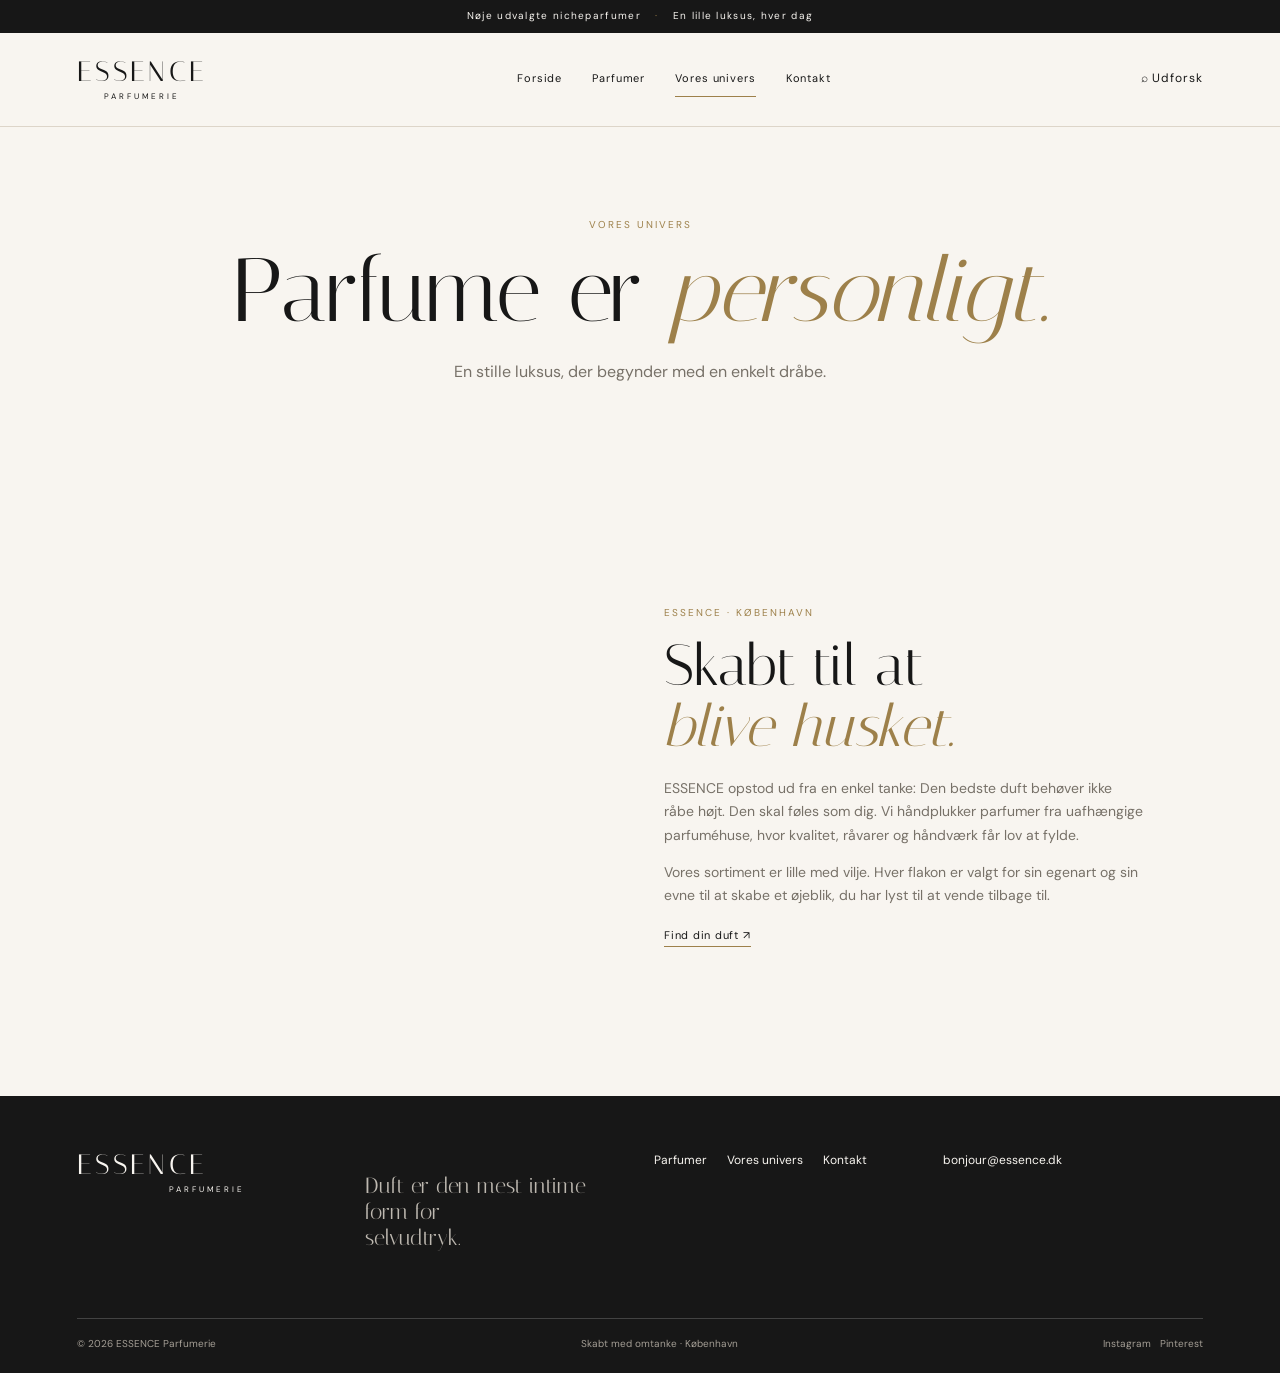
==== about.html @ 8f633a8d "Ny overkskrift og tekst AGENTS.md fil PROMT TIL HJEMMESIDE 1 Fra .php til .html filer" ====
﻿<!doctype html><html lang="da"><head><meta charset="utf-8"><meta name="viewport" content="width=device-width, initial-scale=1"><meta name="description" content="Historien bag ESSENCE Parfumerie."><title>Vores univers | ESSENCE</title><link rel="preconnect" href="https://fonts.googleapis.com"><link rel="preconnect" href="https://fonts.gstatic.com" crossorigin><link href="https://fonts.googleapis.com/css2?family=DM+Sans:wght@400;500;600&family=Italiana&display=swap" rel="stylesheet"><link rel="stylesheet" href="css/styles.css"></head><body><a class="skip-link" href="#main">Spring til indhold</a><div class="announcement">Nøje udvalgte nicheparfumer <span>·</span> En lille luksus, hver dag</div><header class="site-header"><a class="wordmark" href="index.html" aria-label="ESSENCE – forsiden">ESSENCE<span>PARFUMERIE</span></a><nav class="main-nav" aria-label="Hovednavigation"><a href="index.html">Forside</a><a href="products.html">Parfumer</a><a class="current" aria-current="page" href="about.html">Vores univers</a><a href="contact.html">Kontakt</a></nav><div class="header-actions"><a href="products.html">⌕ <span class="action-label">Udforsk</span></a></div></header><main id="main"><!-- Introduktion til ESSENCE. --><section class="page-intro"><p class="eyebrow">VORES UNIVERS</p><h1>Parfume er <em>personligt.</em></h1><p>En stille luksus, der begynder med en enkelt dråbe.</p></section><!-- Brandfortælling. --><section class="story section"><div class="story-image" role="img" aria-label="Parfumeflasker i blødt naturligt lys"></div><div><p class="eyebrow">ESSENCE · KØBENHAVN</p><h2>Skabt til at<br><em>blive husket.</em></h2><p>ESSENCE opstod ud fra en enkel tanke: Den bedste duft behøver ikke råbe højt. Den skal føles som dig. Vi håndplukker parfumer fra uafhængige parfuméhuse, hvor kvalitet, råvarer og håndværk får lov at fylde.</p><p>Vores sortiment er lille med vilje. Hver flakon er valgt for sin egenart og sin evne til at skabe et øjeblik, du har lyst til at vende tilbage til.</p><a class="text-link" href="products.html">Find din duft ↗</a></div></section></main><footer class="site-footer"><div class="footer-top"><a class="wordmark" href="index.html">ESSENCE<span>PARFUMERIE</span></a><p>Duft er den mest intime form for<br>selvudtryk.</p><nav aria-label="Footer"><a href="products.html">Parfumer</a><a href="about.html">Vores univers</a><a href="contact.html">Kontakt</a></nav><a href="mailto:bonjour@essence.dk">bonjour@essence.dk</a></div><div class="footer-bottom"><span>© 2026 ESSENCE Parfumerie</span><span>Skabt med omtanke · København</span><span>Instagram&nbsp;&nbsp; Pinterest</span></div></footer></body></html>
---- css/styles.css ----
﻿:root{--cream:#f8f5f0;--beige:#e8ded0;--ink:#171717;--muted:#777168;--gold:#9d804a;--line:#ddd5c9;--serif:'Italiana',Georgia,serif;--sans:'DM Sans',Arial,sans-serif;--gutter:6vw}*{box-sizing:border-box}body{margin:0;background:var(--cream);color:var(--ink);font:16px/1.65 var(--sans)}a{color:inherit;text-decoration:none}a:hover{color:var(--gold)}:focus-visible{outline:2px solid var(--gold);outline-offset:4px}.skip-link{position:absolute;left:-9999px}.skip-link:focus{left:1rem;top:1rem;background:white;padding:1rem;z-index:9}.announcement{text-align:center;background:var(--ink);color:var(--cream);font-size:10px;letter-spacing:.13em;padding:8px}.announcement span{color:var(--gold);padding:0 10px}.site-header{height:94px;display:flex;align-items:center;justify-content:space-between;padding:0 var(--gutter);border-bottom:1px solid var(--line)}.wordmark{font:28px var(--serif);letter-spacing:.12em;line-height:1}.wordmark span{display:block;text-align:center;font:8px var(--sans);letter-spacing:.36em;margin-top:5px}.main-nav{display:none}.header-actions{display:flex;gap:20px;font-size:12px;letter-spacing:.08em}.cart-count{color:var(--gold)}.hero{min-height:620px;display:grid;grid-template-columns:1fr}.hero-copy{padding:12vh 7vw 7vw;display:flex;align-items:flex-start;flex-direction:column;justify-content:center}.eyebrow{font-size:10px;letter-spacing:.2em;color:var(--gold);margin:0 0 14px}.hero h1,.page-intro h1{font:clamp(48px,7vw,92px)/.98 var(--serif);font-weight:400;margin:0 0 24px}.hero h1 em,.page-intro h1 em,h2 em{font-weight:400;color:var(--gold)}.hero-copy>p:not(.eyebrow){max-width:390px;color:var(--muted)}.button{display:inline-flex;align-items:center;justify-content:space-between;gap:32px;background:var(--ink);color:white;padding:15px 20px;border:1px solid var(--ink);font:11px var(--sans);letter-spacing:.08em;cursor:pointer;transition:.25s}.button:hover{background:var(--gold);border-color:var(--gold);color:white;transform:translateY(-2px)}.button span{font-size:18px}.hero-note{margin-top:55px;color:var(--muted);font-size:10px;letter-spacing:.12em}.hero-image{min-height:360px;position:relative;background:linear-gradient(0deg,#17171720,#17171700),url('https://images.unsplash.com/photo-1594035910387-fea47794261f?auto=format&fit=crop&w=1400&q=90') center 48%/cover}.image-caption{position:absolute;bottom:20px;right:22px;color:white;font-size:9px;letter-spacing:.2em}.section{padding:100px var(--gutter)}.section-heading{display:flex;justify-content:space-between;align-items:end;margin-bottom:35px}h2{font:clamp(35px,5vw,58px)/1.05 var(--serif);font-weight:400;margin:0 0 20px}.text-link{display:inline-block;border:0;border-bottom:1px solid var(--gold);padding:4px 0;background:none;font:11px var(--sans);letter-spacing:.07em;cursor:pointer}.product-grid{display:grid;grid-template-columns:1fr;gap:28px}.product-image{display:block;position:relative;overflow:hidden;background:var(--beige);aspect-ratio: .82}.product-image img,.detail-image img{width:100%;height:100%;object-fit:cover;transition:transform .6s}.product-image:hover img{transform:scale(1.04)}.image-index{position:absolute;top:14px;left:15px;color:white;font-size:10px}.product-meta{display:flex;justify-content:space-between;align-items:center;padding-top:15px}.product-meta .eyebrow{margin:0;font-size:9px}.product-meta h3{font:22px var(--serif);font-weight:400;margin:2px 0}.product-meta>span{font-size:12px}.product-desc{font-size:12px;color:var(--muted);margin:6px 0 14px}.category-band{text-align:center;background:var(--beige);padding:75px 8vw}.category-links{display:grid;grid-template-columns:1fr;gap:1px;margin-top:35px;background:var(--line)}.category-links a{background:var(--beige);padding:18px;display:flex;justify-content:space-between;font:24px var(--serif)}.story{display:grid;grid-template-columns:1fr;gap:48px;align-items:center}.story-image{min-height:390px;background:url('https://images.unsplash.com/photo-1595425970377-c9703cf48b6d?auto=format&fit=crop&w=1100&q=85') center/cover}.story p:not(.eyebrow){max-width:480px;color:var(--muted);font-size:14px}.site-footer{background:var(--ink);color:var(--cream);padding:55px var(--gutter) 20px}.footer-top{display:grid;gap:28px}.footer-top>p{color:#bdb8b0;font:22px var(--serif)}.footer-top nav{display:flex;gap:20px;font-size:12px}.footer-top>a:last-child{font-size:12px}.footer-bottom{border-top:1px solid #ffffff30;margin-top:45px;padding-top:17px;display:flex;justify-content:space-between;gap:10px;flex-wrap:wrap;color:#a49e95;font-size:10px}.page-intro{text-align:center;padding:90px 20px 55px}.page-intro>p:last-child{color:var(--muted)}.catalog{padding-top:15px}.filters{display:flex;gap:12px;align-items:end;flex-wrap:wrap;margin-bottom:40px}.filters label,.contact-form label{display:grid;gap:6px;font-size:11px;letter-spacing:.06em}.filters input,.filters select,.contact-form input,.contact-form select,.contact-form textarea,.cart-item input{border:1px solid var(--line);background:transparent;padding:12px;font:13px var(--sans);color:var(--ink);min-height:44px}.button-small{padding:12px 20px}.detail{display:grid;grid-template-columns:1fr;gap:45px;align-items:center}.detail-image{height: min(75vh,700px);background:var(--beige)}.detail-copy{max-width:500px}.detail-copy h1{font:clamp(42px,6vw,70px) var(--serif);font-weight:400;margin:10px 0}.detail-price{font-size:15px}.detail-copy>p:not(.eyebrow,.detail-price,.notes,.fine-print){color:var(--muted)}.notes{border-top:1px solid var(--line);padding:14px 0;font-size:12px}.notes span{display:block;font-size:9px;color:var(--gold);letter-spacing:.17em;margin-bottom:5px}.fine-print{font-size:10px;color:var(--muted);margin-top:16px}.cart-section{max-width:1000px;margin:auto}.cart-item{display:grid;grid-template-columns:70px 1fr auto;gap:14px;align-items:center;border-bottom:1px solid var(--line);padding:18px 0}.cart-item img{width:70px;height:85px;object-fit:cover}.cart-item h2{font-size:21px;margin:0}.cart-item p{font-size:12px}.cart-item label{font-size:10px}.cart-item input{width:65px}.cart-item strong{font-size:12px}.cart-total{display:flex;justify-content:space-between;margin:25px 0}.contact-layout{display:grid;grid-template-columns:1fr;gap:50px}.contact-info h2{margin-bottom:30px}.contact-info p{font-size:13px}.contact-form{display:grid;gap:10px}.contact-form input,.contact-form select,.contact-form textarea{width:100%}
@media(min-width:700px){.hero{grid-template-columns:1fr 1fr}.main-nav{display:flex;gap:30px;font-size:11px;letter-spacing:.08em}.main-nav a{padding:8px 0}.main-nav .current{border-bottom:1px solid var(--gold)}.product-grid{grid-template-columns:repeat(3,1fr);gap:24px}.category-links{grid-template-columns:repeat(3,1fr)}.story{grid-template-columns:1fr 1fr}.footer-top{grid-template-columns:1fr 1fr 1fr 1fr;align-items:start}.detail{grid-template-columns:1fr 1fr}.contact-layout{grid-template-columns:.8fr 1.2fr}.cart-item{grid-template-columns:100px 1fr 110px 110px 70px}.cart-item img{width:100px;height:115px}}@media(min-width:1000px){.product-grid{gap:35px}.hero{min-height:690px}.section{padding-top:125px;padding-bottom:125px}}
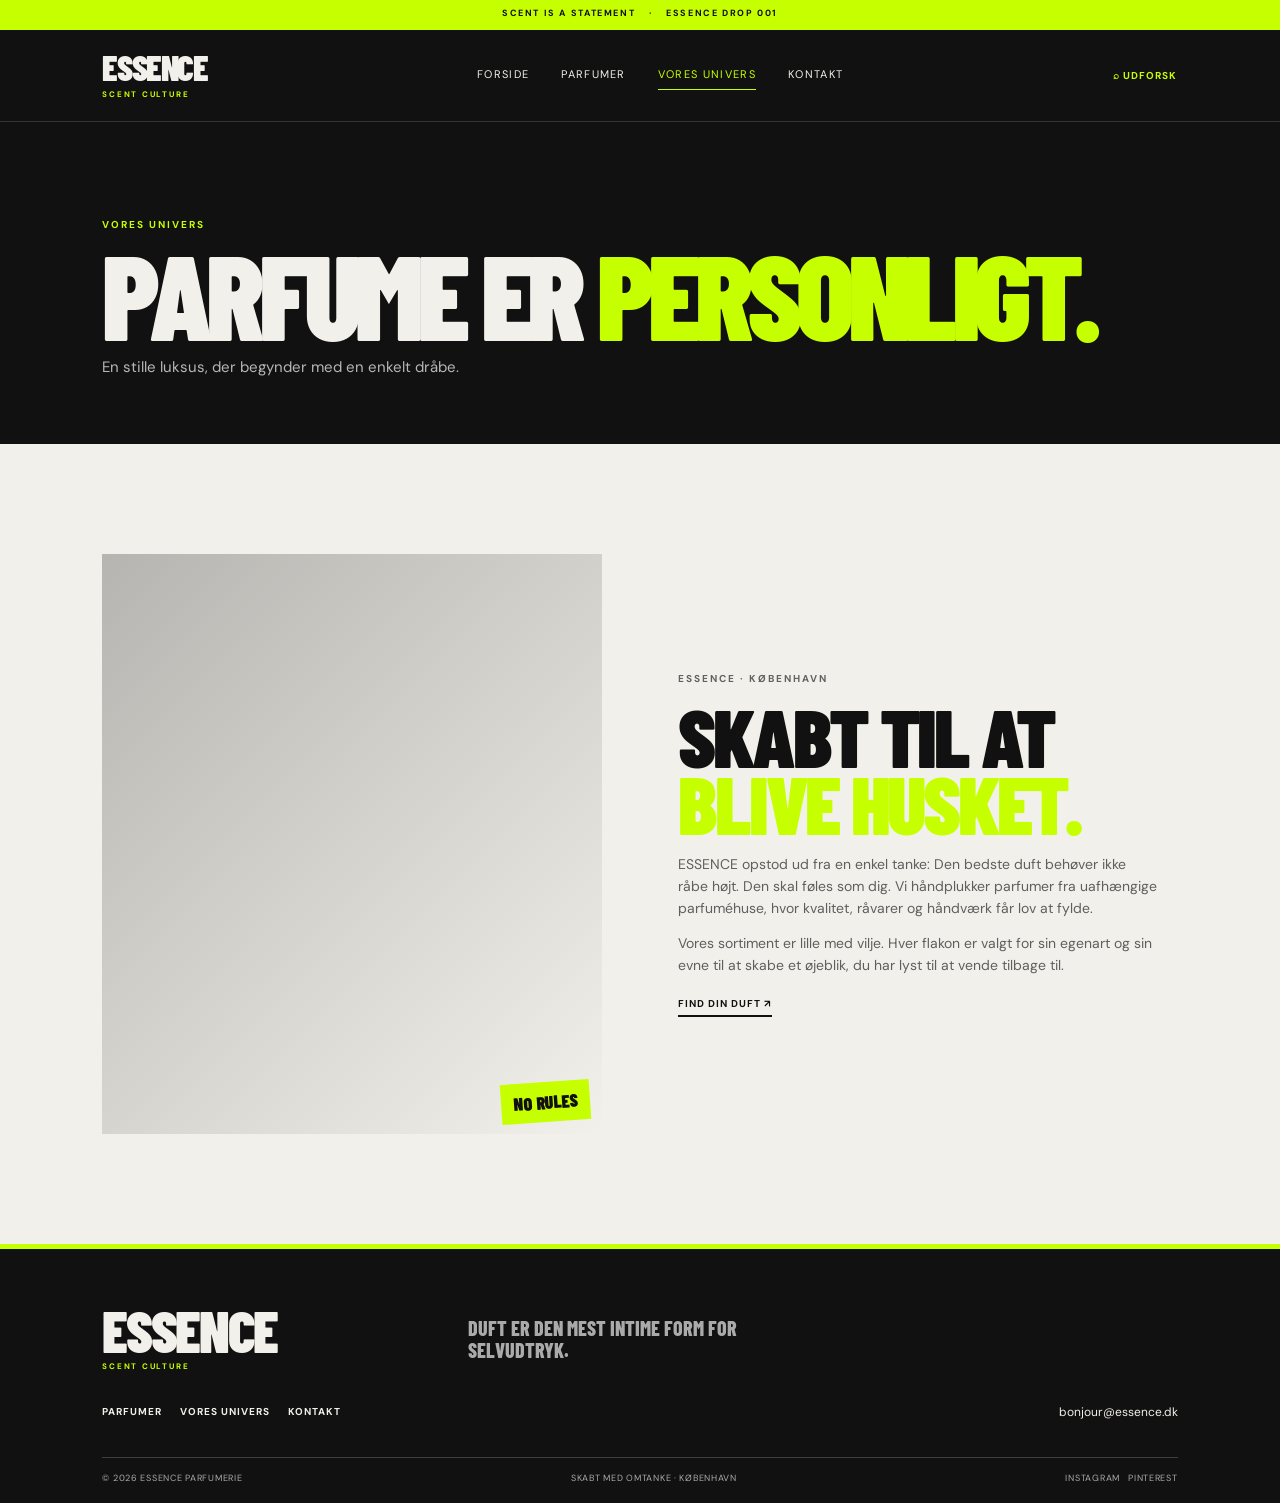
==== commit 76166423: "Ny overkskrift og tekst AGENTS.md fil PROMT TIL HJEMMESIDE 1 Fra .php til .html filer Ændret stil på" ====
--- a/about.html
+++ b/about.html
@@ -1 +1,3 @@
-﻿<!doctype html><html lang="da"><head><meta charset="utf-8"><meta name="viewport" content="width=device-width, initial-scale=1"><meta name="description" content="Historien bag ESSENCE Parfumerie."><title>Vores univers | ESSENCE</title><link rel="preconnect" href="https://fonts.googleapis.com"><link rel="preconnect" href="https://fonts.gstatic.com" crossorigin><link href="https://fonts.googleapis.com/css2?family=DM+Sans:wght@400;500;600&family=Italiana&display=swap" rel="stylesheet"><link rel="stylesheet" href="css/styles.css"></head><body><a class="skip-link" href="#main">Spring til indhold</a><div class="announcement">Nøje udvalgte nicheparfumer <span>·</span> En lille luksus, hver dag</div><header class="site-header"><a class="wordmark" href="index.html" aria-label="ESSENCE – forsiden">ESSENCE<span>PARFUMERIE</span></a><nav class="main-nav" aria-label="Hovednavigation"><a href="index.html">Forside</a><a href="products.html">Parfumer</a><a class="current" aria-current="page" href="about.html">Vores univers</a><a href="contact.html">Kontakt</a></nav><div class="header-actions"><a href="products.html">⌕ <span class="action-label">Udforsk</span></a></div></header><main id="main"><!-- Introduktion til ESSENCE. --><section class="page-intro"><p class="eyebrow">VORES UNIVERS</p><h1>Parfume er <em>personligt.</em></h1><p>En stille luksus, der begynder med en enkelt dråbe.</p></section><!-- Brandfortælling. --><section class="story section"><div class="story-image" role="img" aria-label="Parfumeflasker i blødt naturligt lys"></div><div><p class="eyebrow">ESSENCE · KØBENHAVN</p><h2>Skabt til at<br><em>blive husket.</em></h2><p>ESSENCE opstod ud fra en enkel tanke: Den bedste duft behøver ikke råbe højt. Den skal føles som dig. Vi håndplukker parfumer fra uafhængige parfuméhuse, hvor kvalitet, råvarer og håndværk får lov at fylde.</p><p>Vores sortiment er lille med vilje. Hver flakon er valgt for sin egenart og sin evne til at skabe et øjeblik, du har lyst til at vende tilbage til.</p><a class="text-link" href="products.html">Find din duft ↗</a></div></section></main><footer class="site-footer"><div class="footer-top"><a class="wordmark" href="index.html">ESSENCE<span>PARFUMERIE</span></a><p>Duft er den mest intime form for<br>selvudtryk.</p><nav aria-label="Footer"><a href="products.html">Parfumer</a><a href="about.html">Vores univers</a><a href="contact.html">Kontakt</a></nav><a href="mailto:bonjour@essence.dk">bonjour@essence.dk</a></div><div class="footer-bottom"><span>© 2026 ESSENCE Parfumerie</span><span>Skabt med omtanke · København</span><span>Instagram&nbsp;&nbsp; Pinterest</span></div></footer></body></html>
+﻿<!doctype html><html lang="da"><head><meta charset="utf-8"><meta name="viewport" content="width=device-width, initial-scale=1"><meta name="description" content="Historien bag ESSENCE Parfumerie."><title>Vores univers | ESSENCE</title><link rel="preconnect" href="https://fonts.googleapis.com"><link rel="preconnect" href="https://fonts.gstatic.com" crossorigin><link href="https://fonts.googleapis.com/css2?family=Barlow+Condensed:wght@500;600;700;800;900&family=DM+Sans:wght@400;500;600;700&display=swap" rel="stylesheet"><link rel="stylesheet" href="css/styles.css"></head><body><a class="skip-link" href="#main">Spring til indhold</a><div class="announcement">SCENT IS A STATEMENT <span>·</span> ESSENCE DROP 001</div><header class="site-header"><a class="wordmark" href="index.html" aria-label="ESSENCE – forsiden">ESSENCE<span>SCENT CULTURE</span></a><nav class="main-nav" aria-label="Hovednavigation"><a href="index.html">Forside</a><a href="products.html">Parfumer</a><a class="current" aria-current="page" href="about.html">Vores univers</a><a href="contact.html">Kontakt</a></nav><div class="header-actions"><a href="products.html">⌕ <span class="action-label">Udforsk</span></a></div></header><main id="main"><!-- Introduktion til ESSENCE. --><section class="page-intro"><p class="eyebrow">VORES UNIVERS</p><h1>Parfume er <em>personligt.</em></h1><p>En stille luksus, der begynder med en enkelt dråbe.</p></section><!-- Brandfortælling. --><section class="story section"><div class="story-image" role="img" aria-label="Parfumeflasker i blødt naturligt lys"></div><div><p class="eyebrow">ESSENCE · KØBENHAVN</p><h2>Skabt til at<br><em>blive husket.</em></h2><p>ESSENCE opstod ud fra en enkel tanke: Den bedste duft behøver ikke råbe højt. Den skal føles som dig. Vi håndplukker parfumer fra uafhængige parfuméhuse, hvor kvalitet, råvarer og håndværk får lov at fylde.</p><p>Vores sortiment er lille med vilje. Hver flakon er valgt for sin egenart og sin evne til at skabe et øjeblik, du har lyst til at vende tilbage til.</p><a class="text-link" href="products.html">Find din duft ↗</a></div></section></main><footer class="site-footer"><div class="footer-top"><a class="wordmark" href="index.html">ESSENCE<span>SCENT CULTURE</span></a><p>Duft er den mest intime form for<br>selvudtryk.</p><nav aria-label="Footer"><a href="products.html">Parfumer</a><a href="about.html">Vores univers</a><a href="contact.html">Kontakt</a></nav><a href="mailto:bonjour@essence.dk">bonjour@essence.dk</a></div><div class="footer-bottom"><span>© 2026 ESSENCE Parfumerie</span><span>Skabt med omtanke · København</span><span>Instagram&nbsp;&nbsp; Pinterest</span></div></footer></body></html>
+
+
--- a/css/styles.css
+++ b/css/styles.css
@@ -1,3 +1,6 @@
-﻿:root{--cream:#f8f5f0;--beige:#e8ded0;--ink:#171717;--muted:#777168;--gold:#9d804a;--line:#ddd5c9;--serif:'Italiana',Georgia,serif;--sans:'DM Sans',Arial,sans-serif;--gutter:6vw}*{box-sizing:border-box}body{margin:0;background:var(--cream);color:var(--ink);font:16px/1.65 var(--sans)}a{color:inherit;text-decoration:none}a:hover{color:var(--gold)}:focus-visible{outline:2px solid var(--gold);outline-offset:4px}.skip-link{position:absolute;left:-9999px}.skip-link:focus{left:1rem;top:1rem;background:white;padding:1rem;z-index:9}.announcement{text-align:center;background:var(--ink);color:var(--cream);font-size:10px;letter-spacing:.13em;padding:8px}.announcement span{color:var(--gold);padding:0 10px}.site-header{height:94px;display:flex;align-items:center;justify-content:space-between;padding:0 var(--gutter);border-bottom:1px solid var(--line)}.wordmark{font:28px var(--serif);letter-spacing:.12em;line-height:1}.wordmark span{display:block;text-align:center;font:8px var(--sans);letter-spacing:.36em;margin-top:5px}.main-nav{display:none}.header-actions{display:flex;gap:20px;font-size:12px;letter-spacing:.08em}.cart-count{color:var(--gold)}.hero{min-height:620px;display:grid;grid-template-columns:1fr}.hero-copy{padding:12vh 7vw 7vw;display:flex;align-items:flex-start;flex-direction:column;justify-content:center}.eyebrow{font-size:10px;letter-spacing:.2em;color:var(--gold);margin:0 0 14px}.hero h1,.page-intro h1{font:clamp(48px,7vw,92px)/.98 var(--serif);font-weight:400;margin:0 0 24px}.hero h1 em,.page-intro h1 em,h2 em{font-weight:400;color:var(--gold)}.hero-copy>p:not(.eyebrow){max-width:390px;color:var(--muted)}.button{display:inline-flex;align-items:center;justify-content:space-between;gap:32px;background:var(--ink);color:white;padding:15px 20px;border:1px solid var(--ink);font:11px var(--sans);letter-spacing:.08em;cursor:pointer;transition:.25s}.button:hover{background:var(--gold);border-color:var(--gold);color:white;transform:translateY(-2px)}.button span{font-size:18px}.hero-note{margin-top:55px;color:var(--muted);font-size:10px;letter-spacing:.12em}.hero-image{min-height:360px;position:relative;background:linear-gradient(0deg,#17171720,#17171700),url('https://images.unsplash.com/photo-1594035910387-fea47794261f?auto=format&fit=crop&w=1400&q=90') center 48%/cover}.image-caption{position:absolute;bottom:20px;right:22px;color:white;font-size:9px;letter-spacing:.2em}.section{padding:100px var(--gutter)}.section-heading{display:flex;justify-content:space-between;align-items:end;margin-bottom:35px}h2{font:clamp(35px,5vw,58px)/1.05 var(--serif);font-weight:400;margin:0 0 20px}.text-link{display:inline-block;border:0;border-bottom:1px solid var(--gold);padding:4px 0;background:none;font:11px var(--sans);letter-spacing:.07em;cursor:pointer}.product-grid{display:grid;grid-template-columns:1fr;gap:28px}.product-image{display:block;position:relative;overflow:hidden;background:var(--beige);aspect-ratio: .82}.product-image img,.detail-image img{width:100%;height:100%;object-fit:cover;transition:transform .6s}.product-image:hover img{transform:scale(1.04)}.image-index{position:absolute;top:14px;left:15px;color:white;font-size:10px}.product-meta{display:flex;justify-content:space-between;align-items:center;padding-top:15px}.product-meta .eyebrow{margin:0;font-size:9px}.product-meta h3{font:22px var(--serif);font-weight:400;margin:2px 0}.product-meta>span{font-size:12px}.product-desc{font-size:12px;color:var(--muted);margin:6px 0 14px}.category-band{text-align:center;background:var(--beige);padding:75px 8vw}.category-links{display:grid;grid-template-columns:1fr;gap:1px;margin-top:35px;background:var(--line)}.category-links a{background:var(--beige);padding:18px;display:flex;justify-content:space-between;font:24px var(--serif)}.story{display:grid;grid-template-columns:1fr;gap:48px;align-items:center}.story-image{min-height:390px;background:url('https://images.unsplash.com/photo-1595425970377-c9703cf48b6d?auto=format&fit=crop&w=1100&q=85') center/cover}.story p:not(.eyebrow){max-width:480px;color:var(--muted);font-size:14px}.site-footer{background:var(--ink);color:var(--cream);padding:55px var(--gutter) 20px}.footer-top{display:grid;gap:28px}.footer-top>p{color:#bdb8b0;font:22px var(--serif)}.footer-top nav{display:flex;gap:20px;font-size:12px}.footer-top>a:last-child{font-size:12px}.footer-bottom{border-top:1px solid #ffffff30;margin-top:45px;padding-top:17px;display:flex;justify-content:space-between;gap:10px;flex-wrap:wrap;color:#a49e95;font-size:10px}.page-intro{text-align:center;padding:90px 20px 55px}.page-intro>p:last-child{color:var(--muted)}.catalog{padding-top:15px}.filters{display:flex;gap:12px;align-items:end;flex-wrap:wrap;margin-bottom:40px}.filters label,.contact-form label{display:grid;gap:6px;font-size:11px;letter-spacing:.06em}.filters input,.filters select,.contact-form input,.contact-form select,.contact-form textarea,.cart-item input{border:1px solid var(--line);background:transparent;padding:12px;font:13px var(--sans);color:var(--ink);min-height:44px}.button-small{padding:12px 20px}.detail{display:grid;grid-template-columns:1fr;gap:45px;align-items:center}.detail-image{height: min(75vh,700px);background:var(--beige)}.detail-copy{max-width:500px}.detail-copy h1{font:clamp(42px,6vw,70px) var(--serif);font-weight:400;margin:10px 0}.detail-price{font-size:15px}.detail-copy>p:not(.eyebrow,.detail-price,.notes,.fine-print){color:var(--muted)}.notes{border-top:1px solid var(--line);padding:14px 0;font-size:12px}.notes span{display:block;font-size:9px;color:var(--gold);letter-spacing:.17em;margin-bottom:5px}.fine-print{font-size:10px;color:var(--muted);margin-top:16px}.cart-section{max-width:1000px;margin:auto}.cart-item{display:grid;grid-template-columns:70px 1fr auto;gap:14px;align-items:center;border-bottom:1px solid var(--line);padding:18px 0}.cart-item img{width:70px;height:85px;object-fit:cover}.cart-item h2{font-size:21px;margin:0}.cart-item p{font-size:12px}.cart-item label{font-size:10px}.cart-item input{width:65px}.cart-item strong{font-size:12px}.cart-total{display:flex;justify-content:space-between;margin:25px 0}.contact-layout{display:grid;grid-template-columns:1fr;gap:50px}.contact-info h2{margin-bottom:30px}.contact-info p{font-size:13px}.contact-form{display:grid;gap:10px}.contact-form input,.contact-form select,.contact-form textarea{width:100%}
-@media(min-width:700px){.hero{grid-template-columns:1fr 1fr}.main-nav{display:flex;gap:30px;font-size:11px;letter-spacing:.08em}.main-nav a{padding:8px 0}.main-nav .current{border-bottom:1px solid var(--gold)}.product-grid{grid-template-columns:repeat(3,1fr);gap:24px}.category-links{grid-template-columns:repeat(3,1fr)}.story{grid-template-columns:1fr 1fr}.footer-top{grid-template-columns:1fr 1fr 1fr 1fr;align-items:start}.detail{grid-template-columns:1fr 1fr}.contact-layout{grid-template-columns:.8fr 1.2fr}.cart-item{grid-template-columns:100px 1fr 110px 110px 70px}.cart-item img{width:100px;height:115px}}@media(min-width:1000px){.product-grid{gap:35px}.hero{min-height:690px}.section{padding-top:125px;padding-bottom:125px}}
-
+﻿/* ESSENCE / DROP 001 — urban fragrance culture */
+:root{--black:#111;--paper:#f2f0ea;--lime:#c6ff00;--concrete:#a3a3a3;--line:#393939;--gutter:6vw;--display:'Barlow Condensed','Arial Narrow',Impact,sans-serif;--body:'DM Sans',Arial,sans-serif}
+*{box-sizing:border-box}html{scroll-behavior:smooth}body{margin:0;background:var(--paper);color:var(--black);font:15px/1.55 var(--body);overflow-x:hidden}a{color:inherit;text-decoration:none}a:hover{color:var(--black)}:focus-visible{outline:3px solid var(--lime);outline-offset:4px}.skip-link{position:absolute;left:-9999px}.skip-link:focus{left:1rem;top:1rem;background:var(--lime);padding:1rem;z-index:20}.announcement{height:30px;text-align:center;background:var(--lime);color:var(--black);font-size:9px;font-weight:700;letter-spacing:.18em;padding:7px;text-transform:uppercase}.announcement span{padding:0 10px}.site-header{min-height:80px;display:flex;align-items:center;justify-content:space-between;gap:20px;padding:12px var(--gutter);background:var(--black);color:var(--paper);border-bottom:1px solid #ffffff24}.wordmark{font:900 35px/.8 var(--display);letter-spacing:-.04em;color:var(--paper)}.wordmark span{display:block;color:var(--lime);font:700 8px var(--body);letter-spacing:.22em;margin-top:8px}.main-nav{position:absolute;top:110px;left:0;right:0;z-index:5;display:flex;justify-content:center;gap:clamp(12px,4vw,40px);padding:12px 8px;background:var(--black);font-size:10px;text-transform:uppercase;letter-spacing:.12em}.main-nav a{color:var(--paper);padding:5px 0;border-bottom:1px solid transparent}.main-nav a:hover,.main-nav .current{color:var(--lime);border-color:var(--lime)}.header-actions{font-size:10px;font-weight:700;letter-spacing:.1em;text-transform:uppercase}.header-actions a{color:var(--lime)}.hero{min-height:0;display:grid;grid-template-columns:1fr;background:var(--black);color:var(--paper);padding-top:42px}.hero-copy{position:relative;z-index:1;padding:48px var(--gutter) 55px;display:flex;align-items:flex-start;flex-direction:column;justify-content:center}.eyebrow{font-size:10px;font-weight:700;letter-spacing:.2em;color:#616161;margin:0 0 15px;text-transform:uppercase}.hero .eyebrow{color:var(--lime)}.hero h1,.page-intro h1{font:900 clamp(76px,17vw,160px)/.76 var(--display);letter-spacing:-.055em;margin:0 0 24px;text-transform:uppercase}.hero h1 span{color:var(--lime)}.hero-kicker{font-size:clamp(15px,3vw,23px);font-weight:800;letter-spacing:.08em;color:var(--lime)}.hero-description{max-width:350px;color:#b9b9b9;font-size:13px}.button{display:inline-flex;align-items:center;justify-content:space-between;gap:30px;background:var(--lime);color:var(--black);padding:15px 19px;border:2px solid var(--lime);font:800 11px var(--body);letter-spacing:.1em;text-transform:uppercase;cursor:pointer;transition:transform .2s,box-shadow .2s}.button:hover{color:var(--black);transform:translate(-3px,-3px);box-shadow:5px 5px 0 var(--paper)}.button span{font-size:18px}.hero-note{margin-top:32px;color:#888;font-size:9px;letter-spacing:.15em;text-transform:uppercase}.hero-image{min-height:440px;position:relative;background:linear-gradient(0deg,#1119,#1110 55%),url('https://images.unsplash.com/photo-1594035910387-fea47794261f?auto=format&fit=crop&w=1400&q=90') center 48%/cover}.hero-image:before{content:'';position:absolute;inset:10px;border:1px solid #f2f0ea6b;pointer-events:none}.hero-image:after{content:'ESSENCE';position:absolute;right:-4px;top:40%;font:900 clamp(48px,12vw,130px)/.8 var(--display);color:#c6ff00b3;writing-mode:vertical-rl;transform:rotate(180deg);letter-spacing:-.06em}.image-caption{position:absolute;bottom:24px;left:20px;color:white;font:700 9px var(--body);letter-spacing:.2em}.hero-sticker{position:absolute;left:20px;top:20px;display:grid;place-content:center;width:76px;height:76px;border-radius:50%;background:var(--lime);color:var(--black);font:900 13px/.95 var(--display);text-align:center;transform:rotate(-12deg);box-shadow:0 0 35px #c6ff005e}.section{padding:75px var(--gutter)}.section-heading{display:flex;justify-content:space-between;align-items:end;margin-bottom:28px;gap:18px}.section-heading h2,h2{font:900 clamp(42px,9vw,82px)/.82 var(--display);letter-spacing:-.04em;margin:0 0 18px;text-transform:uppercase}.section-heading h2 em,.story h2 em,.page-intro h1 em{font-style:normal;color:var(--lime)}.section-heading .eyebrow{color:#777}.text-link{display:inline-block;border:0;border-bottom:2px solid var(--black);padding:5px 0;font:700 10px var(--body);letter-spacing:.1em;text-transform:uppercase}.text-link:hover{border-color:var(--lime);box-shadow:0 2px var(--lime)}.product-grid{display:grid;grid-template-columns:1fr;gap:30px}.product-card{position:relative;min-width:0}.product-card:nth-child(2){transform:none}.product-image{display:block;position:relative;overflow:hidden;background:#dedbd3;aspect-ratio:.86}.product-image:after{content:'';position:absolute;inset:0;border:0 solid var(--lime);transition:border-width .2s;pointer-events:none}.product-image img{width:100%;height:100%;display:block;object-fit:cover;filter:saturate(.78);transition:transform .5s,filter .4s}.product-image:hover img{transform:scale(1.045) rotate(-1deg);filter:saturate(1.1)}.product-image:hover:after{border-width:5px}.image-index{position:absolute;z-index:1;top:12px;left:12px;color:var(--black);background:var(--lime);font-size:9px;font-weight:800;padding:6px 9px;letter-spacing:.12em}.product-meta{display:flex;justify-content:space-between;align-items:center;padding-top:13px;gap:10px}.product-meta .eyebrow{margin:0;color:#737373;font-size:8px}.product-meta h3{font:800 27px/.95 var(--display);text-transform:uppercase;margin:5px 0}.product-meta>span{font-size:12px;font-weight:700;white-space:nowrap}.product-desc{font-size:12px;color:#646464;margin:8px 0}.category-band{text-align:left;background:var(--lime);padding:60px var(--gutter);position:relative;overflow:hidden}.category-band:after{content:'SCENT';position:absolute;right:-12px;bottom:-55px;font:900 clamp(100px,27vw,300px)/.8 var(--display);color:#1110; -webkit-text-stroke:2px #1112;pointer-events:none}.category-band .eyebrow{color:#343434}.category-band h2{position:relative;z-index:1}.category-links{position:relative;z-index:1;display:grid;grid-template-columns:1fr;gap:0;margin-top:25px;border-top:1px solid #1115}.category-links a{background:transparent;border-bottom:1px solid #1115;padding:14px 3px;display:flex;justify-content:space-between;font:800 27px var(--display);text-transform:uppercase;transition:padding .2s}.category-links a:hover{padding-left:13px;color:var(--black)}.story{display:grid;grid-template-columns:1fr;gap:30px;align-items:center;background:var(--paper)}.story-image{min-height:330px;background:linear-gradient(135deg,#1114,#1110),url('https://images.unsplash.com/photo-1595425970377-c9703cf48b6d?auto=format&fit=crop&w=1100&q=85') center/cover;position:relative}.story-image:after{content:'NO RULES';position:absolute;bottom:12px;right:12px;background:var(--lime);padding:9px 12px;font:900 18px var(--display);transform:rotate(-4deg)}.story h2{max-width:600px}.story p:not(.eyebrow){max-width:480px;color:#5f5f5f;font-size:14px}.site-footer{background:var(--black);color:var(--paper);padding:48px var(--gutter) 18px;border-top:5px solid var(--lime);position:relative;overflow:hidden}.footer-top{display:grid;gap:22px}.footer-top .wordmark{font-size:58px}.footer-top>p{color:#aaa;font:800 20px/1.1 var(--display);text-transform:uppercase}.footer-top nav{display:flex;gap:18px;flex-wrap:wrap;font-size:10px;font-weight:700;letter-spacing:.1em;text-transform:uppercase}.footer-top nav a:hover,.footer-top>a:last-child:hover{color:var(--lime)}.footer-top>a:last-child{font-size:12px}.footer-bottom{border-top:1px solid #ffffff30;margin-top:35px;padding-top:14px;display:flex;justify-content:space-between;gap:10px;flex-wrap:wrap;color:#aaa;font-size:9px;letter-spacing:.08em;text-transform:uppercase}.page-intro{text-align:left;background:var(--black);color:var(--paper);padding:72px var(--gutter) 50px}.page-intro .eyebrow{color:var(--lime)}.page-intro h1{font-size:clamp(64px,13vw,120px);margin:0 0 17px}.page-intro>p:last-child{color:#b7b7b7}.catalog{padding-top:28px}.contact-layout{display:grid;grid-template-columns:1fr;gap:35px}.contact-info h2{margin-bottom:25px}.contact-info p{font-size:13px}.contact-info a:hover{background:var(--lime);color:var(--black)}.contact-form{display:grid;gap:10px}.contact-form label{font-size:10px;font-weight:700;letter-spacing:.1em;text-transform:uppercase}.contact-form input,.contact-form select,.contact-form textarea{width:100%;border:1px solid #aaa;background:transparent;padding:12px;font:13px var(--body);color:var(--black);min-height:44px}.contact-form :focus-visible{outline:2px solid var(--black);border-color:var(--black)}.fine-print{font-size:10px;color:#777;margin-top:12px}
+@media(min-width:650px){.site-header{min-height:92px}.main-nav{position:static;display:flex;gap:clamp(14px,3vw,32px);padding:0;background:none;font-size:11px}.header-actions{min-width:65px}.hero{grid-template-columns:1.02fr .98fr;padding-top:0;min-height:620px}.hero-copy{padding:70px 2vw 70px var(--gutter)}.hero-image{min-height:620px}.product-grid{grid-template-columns:repeat(2,minmax(0,1fr));gap:38px 24px}.product-card:nth-child(2){transform:translateY(38px)}.featured{padding-bottom:115px}.story{grid-template-columns:1fr 1fr;gap:6vw}.story-image{min-height:460px}.category-links{grid-template-columns:repeat(3,1fr);border-bottom:1px solid #1115}.category-links a{border-right:1px solid #1115;padding:20px}.category-links a:hover{padding-left:20px;padding-top:28px}.footer-top{grid-template-columns:1fr 1fr 1fr;align-items:center}.footer-top>p{grid-column:2}.footer-top nav{grid-column:1 / 3}.footer-top>a:last-child{grid-column:3;grid-row:2;text-align:right}.contact-layout{grid-template-columns:.8fr 1.2fr;gap:7vw}}
+@media(min-width:1000px){:root{--gutter:8vw}.hero{min-height:720px;grid-template-columns:1.1fr .9fr}.hero-image{min-height:720px}.hero h1{font-size:clamp(150px,18vw,245px)}.product-grid{grid-template-columns:repeat(3,minmax(0,1fr));gap:45px 30px}.product-card:nth-child(2){transform:translateY(55px)}.featured{padding-bottom:155px}.section{padding-top:110px;padding-bottom:110px}.story-image{min-height:580px}.page-intro{padding-top:95px}}
+@media(prefers-reduced-motion:reduce){*,*::before,*::after{scroll-behavior:auto!important;transition:none!important}}
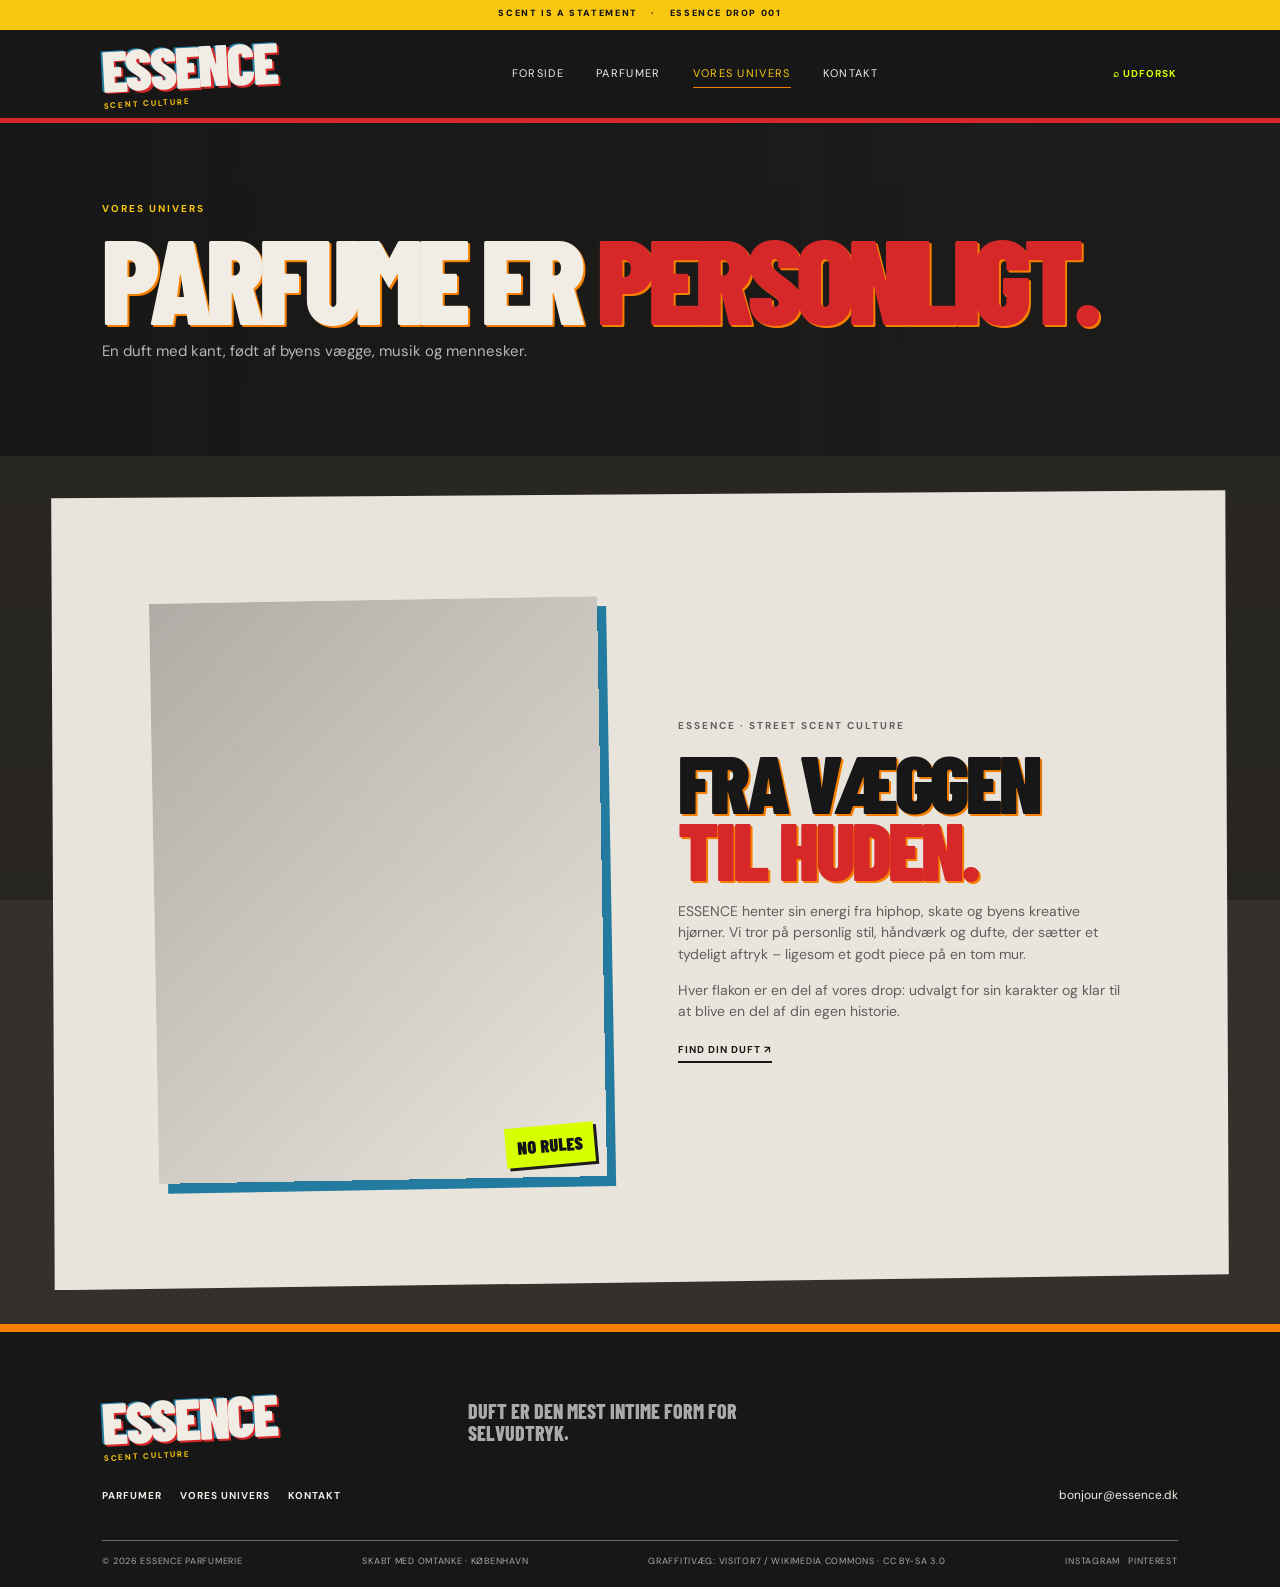
==== commit 17b3792f: "endnu mere urban og grafitti" ====
--- a/about.html
+++ b/about.html
@@ -1,3 +1,5 @@
-﻿<!doctype html><html lang="da"><head><meta charset="utf-8"><meta name="viewport" content="width=device-width, initial-scale=1"><meta name="description" content="Historien bag ESSENCE Parfumerie."><title>Vores univers | ESSENCE</title><link rel="preconnect" href="https://fonts.googleapis.com"><link rel="preconnect" href="https://fonts.gstatic.com" crossorigin><link href="https://fonts.googleapis.com/css2?family=Barlow+Condensed:wght@500;600;700;800;900&family=DM+Sans:wght@400;500;600;700&display=swap" rel="stylesheet"><link rel="stylesheet" href="css/styles.css"></head><body><a class="skip-link" href="#main">Spring til indhold</a><div class="announcement">SCENT IS A STATEMENT <span>·</span> ESSENCE DROP 001</div><header class="site-header"><a class="wordmark" href="index.html" aria-label="ESSENCE – forsiden">ESSENCE<span>SCENT CULTURE</span></a><nav class="main-nav" aria-label="Hovednavigation"><a href="index.html">Forside</a><a href="products.html">Parfumer</a><a class="current" aria-current="page" href="about.html">Vores univers</a><a href="contact.html">Kontakt</a></nav><div class="header-actions"><a href="products.html">⌕ <span class="action-label">Udforsk</span></a></div></header><main id="main"><!-- Introduktion til ESSENCE. --><section class="page-intro"><p class="eyebrow">VORES UNIVERS</p><h1>Parfume er <em>personligt.</em></h1><p>En stille luksus, der begynder med en enkelt dråbe.</p></section><!-- Brandfortælling. --><section class="story section"><div class="story-image" role="img" aria-label="Parfumeflasker i blødt naturligt lys"></div><div><p class="eyebrow">ESSENCE · KØBENHAVN</p><h2>Skabt til at<br><em>blive husket.</em></h2><p>ESSENCE opstod ud fra en enkel tanke: Den bedste duft behøver ikke råbe højt. Den skal føles som dig. Vi håndplukker parfumer fra uafhængige parfuméhuse, hvor kvalitet, råvarer og håndværk får lov at fylde.</p><p>Vores sortiment er lille med vilje. Hver flakon er valgt for sin egenart og sin evne til at skabe et øjeblik, du har lyst til at vende tilbage til.</p><a class="text-link" href="products.html">Find din duft ↗</a></div></section></main><footer class="site-footer"><div class="footer-top"><a class="wordmark" href="index.html">ESSENCE<span>SCENT CULTURE</span></a><p>Duft er den mest intime form for<br>selvudtryk.</p><nav aria-label="Footer"><a href="products.html">Parfumer</a><a href="about.html">Vores univers</a><a href="contact.html">Kontakt</a></nav><a href="mailto:bonjour@essence.dk">bonjour@essence.dk</a></div><div class="footer-bottom"><span>© 2026 ESSENCE Parfumerie</span><span>Skabt med omtanke · København</span><span>Instagram&nbsp;&nbsp; Pinterest</span></div></footer></body></html>
+﻿<!doctype html><html lang="da"><head><meta charset="utf-8"><meta name="viewport" content="width=device-width, initial-scale=1"><meta name="description" content="Historien bag ESSENCE Parfumerie."><title>Vores univers | ESSENCE</title><link rel="preconnect" href="https://fonts.googleapis.com"><link rel="preconnect" href="https://fonts.gstatic.com" crossorigin><link href="https://fonts.googleapis.com/css2?family=Barlow+Condensed:wght@500;600;700;800;900&family=DM+Sans:wght@400;500;600;700&display=swap" rel="stylesheet"><link rel="stylesheet" href="css/styles.css"></head><body><a class="skip-link" href="#main">Spring til indhold</a><div class="announcement">SCENT IS A STATEMENT <span>·</span> ESSENCE DROP 001</div><header class="site-header"><a class="wordmark" href="index.html" aria-label="ESSENCE – forsiden">ESSENCE<span>SCENT CULTURE</span></a><nav class="main-nav" aria-label="Hovednavigation"><a href="index.html">Forside</a><a href="products.html">Parfumer</a><a class="current" aria-current="page" href="about.html">Vores univers</a><a href="contact.html">Kontakt</a></nav><div class="header-actions"><a href="products.html">⌕ <span class="action-label">Udforsk</span></a></div></header><main id="main"><!-- Introduktion til ESSENCE. --><section class="page-intro"><p class="eyebrow">VORES UNIVERS</p><h1>Parfume er <em>personligt.</em></h1><p>En duft med kant, født af byens vægge, musik og mennesker.</p></section><!-- Brandfortælling. --><section class="story section"><div class="story-image" role="img" aria-label="Parfumeflasker i blødt naturligt lys"></div><div><p class="eyebrow">ESSENCE · STREET SCENT CULTURE</p><h2>Fra væggen<br><em>til huden.</em></h2><p>ESSENCE henter sin energi fra hiphop, skate og byens kreative hjørner. Vi tror på personlig stil, håndværk og dufte, der sætter et tydeligt aftryk – ligesom et godt piece på en tom mur.</p><p>Hver flakon er en del af vores drop: udvalgt for sin karakter og klar til at blive en del af din egen historie.</p><a class="text-link" href="products.html">Find din duft ↗</a></div></section></main><footer class="site-footer"><div class="footer-top"><a class="wordmark" href="index.html">ESSENCE<span>SCENT CULTURE</span></a><p>Duft er den mest intime form for<br>selvudtryk.</p><nav aria-label="Footer"><a href="products.html">Parfumer</a><a href="about.html">Vores univers</a><a href="contact.html">Kontakt</a></nav><a href="mailto:bonjour@essence.dk">bonjour@essence.dk</a></div><div class="footer-bottom"><span>© 2026 ESSENCE Parfumerie</span><span>Skabt med omtanke · København</span><span>Graffitivæg: Visitor7 / Wikimedia Commons · <a href="https://creativecommons.org/licenses/by-sa/3.0/">CC BY-SA 3.0</a></span><span>Instagram&nbsp;&nbsp; Pinterest</span></div></footer></body></html>
 
 
+
+
--- a/css/styles.css
+++ b/css/styles.css
@@ -1,6 +1,86 @@
 ﻿/* ESSENCE / DROP 001 — urban fragrance culture */
-:root{--black:#111;--paper:#f2f0ea;--lime:#c6ff00;--concrete:#a3a3a3;--line:#393939;--gutter:6vw;--display:'Barlow Condensed','Arial Narrow',Impact,sans-serif;--body:'DM Sans',Arial,sans-serif}
-*{box-sizing:border-box}html{scroll-behavior:smooth}body{margin:0;background:var(--paper);color:var(--black);font:15px/1.55 var(--body);overflow-x:hidden}a{color:inherit;text-decoration:none}a:hover{color:var(--black)}:focus-visible{outline:3px solid var(--lime);outline-offset:4px}.skip-link{position:absolute;left:-9999px}.skip-link:focus{left:1rem;top:1rem;background:var(--lime);padding:1rem;z-index:20}.announcement{height:30px;text-align:center;background:var(--lime);color:var(--black);font-size:9px;font-weight:700;letter-spacing:.18em;padding:7px;text-transform:uppercase}.announcement span{padding:0 10px}.site-header{min-height:80px;display:flex;align-items:center;justify-content:space-between;gap:20px;padding:12px var(--gutter);background:var(--black);color:var(--paper);border-bottom:1px solid #ffffff24}.wordmark{font:900 35px/.8 var(--display);letter-spacing:-.04em;color:var(--paper)}.wordmark span{display:block;color:var(--lime);font:700 8px var(--body);letter-spacing:.22em;margin-top:8px}.main-nav{position:absolute;top:110px;left:0;right:0;z-index:5;display:flex;justify-content:center;gap:clamp(12px,4vw,40px);padding:12px 8px;background:var(--black);font-size:10px;text-transform:uppercase;letter-spacing:.12em}.main-nav a{color:var(--paper);padding:5px 0;border-bottom:1px solid transparent}.main-nav a:hover,.main-nav .current{color:var(--lime);border-color:var(--lime)}.header-actions{font-size:10px;font-weight:700;letter-spacing:.1em;text-transform:uppercase}.header-actions a{color:var(--lime)}.hero{min-height:0;display:grid;grid-template-columns:1fr;background:var(--black);color:var(--paper);padding-top:42px}.hero-copy{position:relative;z-index:1;padding:48px var(--gutter) 55px;display:flex;align-items:flex-start;flex-direction:column;justify-content:center}.eyebrow{font-size:10px;font-weight:700;letter-spacing:.2em;color:#616161;margin:0 0 15px;text-transform:uppercase}.hero .eyebrow{color:var(--lime)}.hero h1,.page-intro h1{font:900 clamp(76px,17vw,160px)/.76 var(--display);letter-spacing:-.055em;margin:0 0 24px;text-transform:uppercase}.hero h1 span{color:var(--lime)}.hero-kicker{font-size:clamp(15px,3vw,23px);font-weight:800;letter-spacing:.08em;color:var(--lime)}.hero-description{max-width:350px;color:#b9b9b9;font-size:13px}.button{display:inline-flex;align-items:center;justify-content:space-between;gap:30px;background:var(--lime);color:var(--black);padding:15px 19px;border:2px solid var(--lime);font:800 11px var(--body);letter-spacing:.1em;text-transform:uppercase;cursor:pointer;transition:transform .2s,box-shadow .2s}.button:hover{color:var(--black);transform:translate(-3px,-3px);box-shadow:5px 5px 0 var(--paper)}.button span{font-size:18px}.hero-note{margin-top:32px;color:#888;font-size:9px;letter-spacing:.15em;text-transform:uppercase}.hero-image{min-height:440px;position:relative;background:linear-gradient(0deg,#1119,#1110 55%),url('https://images.unsplash.com/photo-1594035910387-fea47794261f?auto=format&fit=crop&w=1400&q=90') center 48%/cover}.hero-image:before{content:'';position:absolute;inset:10px;border:1px solid #f2f0ea6b;pointer-events:none}.hero-image:after{content:'ESSENCE';position:absolute;right:-4px;top:40%;font:900 clamp(48px,12vw,130px)/.8 var(--display);color:#c6ff00b3;writing-mode:vertical-rl;transform:rotate(180deg);letter-spacing:-.06em}.image-caption{position:absolute;bottom:24px;left:20px;color:white;font:700 9px var(--body);letter-spacing:.2em}.hero-sticker{position:absolute;left:20px;top:20px;display:grid;place-content:center;width:76px;height:76px;border-radius:50%;background:var(--lime);color:var(--black);font:900 13px/.95 var(--display);text-align:center;transform:rotate(-12deg);box-shadow:0 0 35px #c6ff005e}.section{padding:75px var(--gutter)}.section-heading{display:flex;justify-content:space-between;align-items:end;margin-bottom:28px;gap:18px}.section-heading h2,h2{font:900 clamp(42px,9vw,82px)/.82 var(--display);letter-spacing:-.04em;margin:0 0 18px;text-transform:uppercase}.section-heading h2 em,.story h2 em,.page-intro h1 em{font-style:normal;color:var(--lime)}.section-heading .eyebrow{color:#777}.text-link{display:inline-block;border:0;border-bottom:2px solid var(--black);padding:5px 0;font:700 10px var(--body);letter-spacing:.1em;text-transform:uppercase}.text-link:hover{border-color:var(--lime);box-shadow:0 2px var(--lime)}.product-grid{display:grid;grid-template-columns:1fr;gap:30px}.product-card{position:relative;min-width:0}.product-card:nth-child(2){transform:none}.product-image{display:block;position:relative;overflow:hidden;background:#dedbd3;aspect-ratio:.86}.product-image:after{content:'';position:absolute;inset:0;border:0 solid var(--lime);transition:border-width .2s;pointer-events:none}.product-image img{width:100%;height:100%;display:block;object-fit:cover;filter:saturate(.78);transition:transform .5s,filter .4s}.product-image:hover img{transform:scale(1.045) rotate(-1deg);filter:saturate(1.1)}.product-image:hover:after{border-width:5px}.image-index{position:absolute;z-index:1;top:12px;left:12px;color:var(--black);background:var(--lime);font-size:9px;font-weight:800;padding:6px 9px;letter-spacing:.12em}.product-meta{display:flex;justify-content:space-between;align-items:center;padding-top:13px;gap:10px}.product-meta .eyebrow{margin:0;color:#737373;font-size:8px}.product-meta h3{font:800 27px/.95 var(--display);text-transform:uppercase;margin:5px 0}.product-meta>span{font-size:12px;font-weight:700;white-space:nowrap}.product-desc{font-size:12px;color:#646464;margin:8px 0}.category-band{text-align:left;background:var(--lime);padding:60px var(--gutter);position:relative;overflow:hidden}.category-band:after{content:'SCENT';position:absolute;right:-12px;bottom:-55px;font:900 clamp(100px,27vw,300px)/.8 var(--display);color:#1110; -webkit-text-stroke:2px #1112;pointer-events:none}.category-band .eyebrow{color:#343434}.category-band h2{position:relative;z-index:1}.category-links{position:relative;z-index:1;display:grid;grid-template-columns:1fr;gap:0;margin-top:25px;border-top:1px solid #1115}.category-links a{background:transparent;border-bottom:1px solid #1115;padding:14px 3px;display:flex;justify-content:space-between;font:800 27px var(--display);text-transform:uppercase;transition:padding .2s}.category-links a:hover{padding-left:13px;color:var(--black)}.story{display:grid;grid-template-columns:1fr;gap:30px;align-items:center;background:var(--paper)}.story-image{min-height:330px;background:linear-gradient(135deg,#1114,#1110),url('https://images.unsplash.com/photo-1595425970377-c9703cf48b6d?auto=format&fit=crop&w=1100&q=85') center/cover;position:relative}.story-image:after{content:'NO RULES';position:absolute;bottom:12px;right:12px;background:var(--lime);padding:9px 12px;font:900 18px var(--display);transform:rotate(-4deg)}.story h2{max-width:600px}.story p:not(.eyebrow){max-width:480px;color:#5f5f5f;font-size:14px}.site-footer{background:var(--black);color:var(--paper);padding:48px var(--gutter) 18px;border-top:5px solid var(--lime);position:relative;overflow:hidden}.footer-top{display:grid;gap:22px}.footer-top .wordmark{font-size:58px}.footer-top>p{color:#aaa;font:800 20px/1.1 var(--display);text-transform:uppercase}.footer-top nav{display:flex;gap:18px;flex-wrap:wrap;font-size:10px;font-weight:700;letter-spacing:.1em;text-transform:uppercase}.footer-top nav a:hover,.footer-top>a:last-child:hover{color:var(--lime)}.footer-top>a:last-child{font-size:12px}.footer-bottom{border-top:1px solid #ffffff30;margin-top:35px;padding-top:14px;display:flex;justify-content:space-between;gap:10px;flex-wrap:wrap;color:#aaa;font-size:9px;letter-spacing:.08em;text-transform:uppercase}.page-intro{text-align:left;background:var(--black);color:var(--paper);padding:72px var(--gutter) 50px}.page-intro .eyebrow{color:var(--lime)}.page-intro h1{font-size:clamp(64px,13vw,120px);margin:0 0 17px}.page-intro>p:last-child{color:#b7b7b7}.catalog{padding-top:28px}.contact-layout{display:grid;grid-template-columns:1fr;gap:35px}.contact-info h2{margin-bottom:25px}.contact-info p{font-size:13px}.contact-info a:hover{background:var(--lime);color:var(--black)}.contact-form{display:grid;gap:10px}.contact-form label{font-size:10px;font-weight:700;letter-spacing:.1em;text-transform:uppercase}.contact-form input,.contact-form select,.contact-form textarea{width:100%;border:1px solid #aaa;background:transparent;padding:12px;font:13px var(--body);color:var(--black);min-height:44px}.contact-form :focus-visible{outline:2px solid var(--black);border-color:var(--black)}.fine-print{font-size:10px;color:#777;margin-top:12px}
+:root{--black:#1c1c1c;--paper:#f1ede4;--lime:#a64232;--concrete:#99958e;--line:#393530;--gutter:6vw;--display:'Barlow Condensed','Arial Narrow',Impact,sans-serif;--body:'DM Sans',Arial,sans-serif}
+*{box-sizing:border-box}html{scroll-behavior:smooth}body{margin:0;background:var(--paper);color:var(--black);font:15px/1.55 var(--body);overflow-x:hidden}a{color:inherit;text-decoration:none}a:hover{color:var(--black)}:focus-visible{outline:3px solid #a64232;outline-offset:4px}.skip-link{position:absolute;left:-9999px}.skip-link:focus{left:1rem;top:1rem;background:var(--lime);padding:1rem;z-index:20}.announcement{height:30px;text-align:center;background:var(--lime);color:var(--black);font-size:9px;font-weight:700;letter-spacing:.18em;padding:7px;text-transform:uppercase}.announcement span{padding:0 10px}.site-header{min-height:80px;display:flex;align-items:center;justify-content:space-between;gap:20px;padding:12px var(--gutter);background:var(--black);color:var(--paper);border-bottom:1px solid #ffffff24}.wordmark{font:900 35px/.8 var(--display);letter-spacing:-.04em;color:var(--paper)}.wordmark span{display:block;color:var(--lime);font:700 8px var(--body);letter-spacing:.22em;margin-top:8px}.main-nav{position:absolute;top:110px;left:0;right:0;z-index:5;display:flex;justify-content:center;gap:clamp(12px,4vw,40px);padding:12px 8px;background:var(--black);font-size:10px;text-transform:uppercase;letter-spacing:.12em}.main-nav a{color:var(--paper);padding:5px 0;border-bottom:1px solid transparent}.main-nav a:hover,.main-nav .current{color:var(--lime);border-color:var(--lime)}.header-actions{font-size:10px;font-weight:700;letter-spacing:.1em;text-transform:uppercase}.header-actions a{color:var(--lime)}.hero{min-height:0;display:grid;grid-template-columns:1fr;background:var(--black);color:var(--paper);padding-top:42px}.hero-copy{position:relative;z-index:1;padding:48px var(--gutter) 55px;display:flex;align-items:flex-start;flex-direction:column;justify-content:center}.eyebrow{font-size:10px;font-weight:700;letter-spacing:.2em;color:#616161;margin:0 0 15px;text-transform:uppercase}.hero .eyebrow{color:var(--lime)}.hero h1,.page-intro h1{font:900 clamp(76px,17vw,160px)/.76 var(--display);letter-spacing:-.055em;margin:0 0 24px;text-transform:uppercase}.hero h1 span{color:var(--lime)}.hero-kicker{font-size:clamp(15px,3vw,23px);font-weight:800;letter-spacing:.08em;color:var(--lime)}.hero-description{max-width:350px;color:#b9b9b9;font-size:13px}.button{display:inline-flex;align-items:center;justify-content:space-between;gap:30px;background:var(--lime);color:var(--black);padding:15px 19px;border:2px solid var(--lime);font:800 11px var(--body);letter-spacing:.1em;text-transform:uppercase;cursor:pointer;transition:transform .2s,box-shadow .2s}.button:hover{color:var(--black);transform:translate(-3px,-3px);box-shadow:5px 5px 0 var(--paper)}.button span{font-size:18px}.hero-note{margin-top:32px;color:#888;font-size:9px;letter-spacing:.15em;text-transform:uppercase}.hero-image{min-height:440px;position:relative;background:linear-gradient(0deg,#1119,#1110 55%),url('https://images.unsplash.com/photo-1594035910387-fea47794261f?auto=format&fit=crop&w=1400&q=90') center 48%/cover}.hero-image:before{content:'';position:absolute;inset:10px;border:1px solid #f2f0ea6b;pointer-events:none}.hero-image:after{content:'ESSENCE';position:absolute;right:-4px;top:40%;font:900 clamp(48px,12vw,130px)/.8 var(--display);color:#c6ff00b3;writing-mode:vertical-rl;transform:rotate(180deg);letter-spacing:-.06em}.image-caption{position:absolute;bottom:24px;left:20px;color:white;font:700 9px var(--body);letter-spacing:.2em}.hero-sticker{position:absolute;left:20px;top:20px;display:grid;place-content:center;width:76px;height:76px;border-radius:50%;background:var(--lime);color:var(--paper);font:900 13px/.95 var(--display);text-align:center;transform:rotate(-12deg);box-shadow:4px 5px 0 #1c1c1c}.section{padding:75px var(--gutter)}.section-heading{display:flex;justify-content:space-between;align-items:end;margin-bottom:28px;gap:18px}.section-heading h2,h2{font:900 clamp(42px,9vw,82px)/.82 var(--display);letter-spacing:-.04em;margin:0 0 18px;text-transform:uppercase}.section-heading h2 em,.story h2 em,.page-intro h1 em{font-style:normal;color:var(--lime)}.section-heading .eyebrow{color:#777}.text-link{display:inline-block;border:0;border-bottom:2px solid var(--black);padding:5px 0;font:700 10px var(--body);letter-spacing:.1em;text-transform:uppercase}.text-link:hover{border-color:var(--lime);box-shadow:0 2px var(--lime)}.product-grid{display:grid;grid-template-columns:1fr;gap:30px}.product-card{position:relative;min-width:0}.product-card:nth-child(2){transform:none}.product-image{display:block;position:relative;overflow:hidden;background:#dedbd3;aspect-ratio:.86}.product-image:after{content:'';position:absolute;inset:0;border:0 solid var(--lime);transition:border-width .2s;pointer-events:none}.product-image img{width:100%;height:100%;display:block;object-fit:cover;filter:saturate(.78);transition:transform .5s,filter .4s}.product-image:hover img{transform:scale(1.045) rotate(-1deg);filter:saturate(1.1)}.product-image:hover:after{border-width:5px}.image-index{position:absolute;z-index:1;top:12px;left:12px;color:var(--black);background:var(--lime);font-size:9px;font-weight:800;padding:6px 9px;letter-spacing:.12em}.product-meta{display:flex;justify-content:space-between;align-items:center;padding-top:13px;gap:10px}.product-meta .eyebrow{margin:0;color:#737373;font-size:8px}.product-meta h3{font:800 27px/.95 var(--display);text-transform:uppercase;margin:5px 0}.product-meta>span{font-size:12px;font-weight:700;white-space:nowrap}.product-desc{font-size:12px;color:#646464;margin:8px 0}.category-band{text-align:left;background:var(--lime);padding:60px var(--gutter);position:relative;overflow:hidden}.category-band:after{content:'SCENT';position:absolute;right:-12px;bottom:-55px;font:900 clamp(100px,27vw,300px)/.8 var(--display);color:#1110; -webkit-text-stroke:2px #1112;pointer-events:none}.category-band .eyebrow{color:#343434}.category-band h2{position:relative;z-index:1}.category-links{position:relative;z-index:1;display:grid;grid-template-columns:1fr;gap:0;margin-top:25px;border-top:1px solid #1115}.category-links a{background:transparent;border-bottom:1px solid #1115;padding:14px 3px;display:flex;justify-content:space-between;font:800 27px var(--display);text-transform:uppercase;transition:padding .2s}.category-links a:hover{padding-left:13px;color:var(--black)}.story{display:grid;grid-template-columns:1fr;gap:30px;align-items:center;background:var(--paper)}.story-image{min-height:330px;background:linear-gradient(135deg,#1114,#1110),url('https://images.unsplash.com/photo-1595425970377-c9703cf48b6d?auto=format&fit=crop&w=1100&q=85') center/cover;position:relative}.story-image:after{content:'NO RULES';position:absolute;bottom:12px;right:12px;background:var(--lime);padding:9px 12px;font:900 18px var(--display);transform:rotate(-4deg)}.story h2{max-width:600px}.story p:not(.eyebrow){max-width:480px;color:#5f5f5f;font-size:14px}.site-footer{background:var(--black);color:var(--paper);padding:48px var(--gutter) 18px;border-top:5px solid var(--lime);position:relative;overflow:hidden}.footer-top{display:grid;gap:22px}.footer-top .wordmark{font-size:58px}.footer-top>p{color:#aaa;font:800 20px/1.1 var(--display);text-transform:uppercase}.footer-top nav{display:flex;gap:18px;flex-wrap:wrap;font-size:10px;font-weight:700;letter-spacing:.1em;text-transform:uppercase}.footer-top nav a:hover,.footer-top>a:last-child:hover{color:var(--lime)}.footer-top>a:last-child{font-size:12px}.footer-bottom{border-top:1px solid #ffffff30;margin-top:35px;padding-top:14px;display:flex;justify-content:space-between;gap:10px;flex-wrap:wrap;color:#aaa;font-size:9px;letter-spacing:.08em;text-transform:uppercase}.page-intro{text-align:left;background:var(--black);color:var(--paper);padding:72px var(--gutter) 50px}.page-intro .eyebrow{color:var(--lime)}.page-intro h1{font-size:clamp(64px,13vw,120px);margin:0 0 17px}.page-intro>p:last-child{color:#b7b7b7}.catalog{padding-top:28px}.contact-layout{display:grid;grid-template-columns:1fr;gap:35px}.contact-info h2{margin-bottom:25px}.contact-info p{font-size:13px}.contact-info a:hover{background:var(--lime);color:var(--black)}.contact-form{display:grid;gap:10px}.contact-form label{font-size:10px;font-weight:700;letter-spacing:.1em;text-transform:uppercase}.contact-form input,.contact-form select,.contact-form textarea{width:100%;border:1px solid #aaa;background:transparent;padding:12px;font:13px var(--body);color:var(--black);min-height:44px}.contact-form :focus-visible{outline:2px solid var(--black);border-color:var(--black)}.fine-print{font-size:10px;color:#777;margin-top:12px}
 @media(min-width:650px){.site-header{min-height:92px}.main-nav{position:static;display:flex;gap:clamp(14px,3vw,32px);padding:0;background:none;font-size:11px}.header-actions{min-width:65px}.hero{grid-template-columns:1.02fr .98fr;padding-top:0;min-height:620px}.hero-copy{padding:70px 2vw 70px var(--gutter)}.hero-image{min-height:620px}.product-grid{grid-template-columns:repeat(2,minmax(0,1fr));gap:38px 24px}.product-card:nth-child(2){transform:translateY(38px)}.featured{padding-bottom:115px}.story{grid-template-columns:1fr 1fr;gap:6vw}.story-image{min-height:460px}.category-links{grid-template-columns:repeat(3,1fr);border-bottom:1px solid #1115}.category-links a{border-right:1px solid #1115;padding:20px}.category-links a:hover{padding-left:20px;padding-top:28px}.footer-top{grid-template-columns:1fr 1fr 1fr;align-items:center}.footer-top>p{grid-column:2}.footer-top nav{grid-column:1 / 3}.footer-top>a:last-child{grid-column:3;grid-row:2;text-align:right}.contact-layout{grid-template-columns:.8fr 1.2fr;gap:7vw}}
 @media(min-width:1000px){:root{--gutter:8vw}.hero{min-height:720px;grid-template-columns:1.1fr .9fr}.hero-image{min-height:720px}.hero h1{font-size:clamp(150px,18vw,245px)}.product-grid{grid-template-columns:repeat(3,minmax(0,1fr));gap:45px 30px}.product-card:nth-child(2){transform:translateY(55px)}.featured{padding-bottom:155px}.section{padding-top:110px;padding-bottom:110px}.story-image{min-height:580px}.page-intro{padding-top:95px}}
 @media(prefers-reduced-motion:reduce){*,*::before,*::after{scroll-behavior:auto!important;transition:none!important}}
+
+/* Urban print treatment: warm ink, pasted-paper layers and restrained marks. */
+body{background-color:var(--paper);background-image:radial-gradient(#1c1c1c0c .7px,transparent .7px);background-size:5px 5px}
+.announcement{background:var(--black);color:var(--paper);border-bottom:3px solid var(--lime)}
+.site-header{border-bottom:1px solid #f1ede433}
+.wordmark span,.main-nav a:hover,.main-nav .current,.header-actions a{color:#c7775e}
+.main-nav a:hover,.main-nav .current{border-color:#c7775e}
+.hero{background:#1c1c1c;color:var(--paper);position:relative}
+.hero:before{content:"";position:absolute;inset:0;pointer-events:none;opacity:.13;background-image:repeating-linear-gradient(0deg,transparent 0 4px,#f1ede4 5px,transparent 6px)}
+.hero-copy{z-index:1}.hero h1 span{color:#c7775e}.hero .eyebrow,.hero-kicker{color:#c7775e}
+.hero-image{background-image:linear-gradient(0deg,#1c1c1c70,#1c1c1c05 55%),url('https://images.unsplash.com/photo-1594035910387-fea47794261f?auto=format&fit=crop&w=1400&q=90');filter:saturate(.72)}
+.hero-image:before{inset:12px;border:1px solid #f1ede47a}.hero-image:after{color:#f1ede4a8;text-shadow:3px 3px 0 #a64232}
+.button{background:var(--lime);border-color:var(--lime);color:var(--paper);box-shadow:4px 4px 0 #f1ede4}.button:hover{box-shadow:7px 7px 0 #73765a}
+.hero-sticker{background:#73765a;color:#f1ede4;border-radius:2px;clip-path:polygon(4% 0,96% 4%,100% 95%,3% 100%)}
+.section-heading h2 em,.story h2 em,.page-intro h1 em{color:var(--lime)}
+.product-image{background:#d7d0c4;box-shadow:5px 6px 0 #1c1c1c18}.product-image:after{border-color:var(--lime)}
+.product-image img{filter:saturate(.72) contrast(1.02)}.image-index{background:#73765a;color:#fff}
+.product-card:nth-child(2) .image-index{background:#a64232}.product-meta h3{letter-spacing:-.025em}
+.category-band{background:#73765a;color:#f1ede4}.category-band .eyebrow{color:#eee8db}.category-links{border-color:#f1ede455}.category-links a{border-color:#f1ede455}.category-band:after{-webkit-text-stroke:2px #f1ede42a}
+.story-image{box-shadow:8px 8px 0 #a64232}.story-image:after{background:#a64232;color:#f1ede4;box-shadow:3px 3px 0 #1c1c1c}
+.site-footer{border-top:5px solid #a64232}.page-intro{background:#1c1c1c}.page-intro .eyebrow{color:#c7775e}
+.contact-form input,.contact-form select,.contact-form textarea{background:#f8f5ef;border-color:#99958e}.contact-form :focus-visible{outline-color:#a64232;border-color:#a64232}
+@media(min-width:650px){.product-card:nth-child(2){transform:translateY(38px) rotate(1deg)}.product-card:nth-child(3){transform:translateY(-12px) rotate(-.6deg)}}
+
+/* Graffiti-inspireret duftunivers med tydelige navne på produktbillederne. */
+:root{--black:#111217;--paper:#f5f1e8;--lime:#d7ff00;--concrete:#8f929b;--line:#353640}
+.announcement{background:#d7ff00;color:#111217;border:0;font-weight:900}
+.wordmark span,.main-nav a:hover,.main-nav .current,.header-actions a,.hero h1 span,.hero .eyebrow,.hero-kicker,.page-intro .eyebrow{color:#d7ff00}
+.main-nav a:hover,.main-nav .current{border-color:#d7ff00}
+.button{background:#d7ff00;border-color:#d7ff00;color:#111217;box-shadow:5px 5px 0 #ff4e9b}
+.button:hover{color:#111217;box-shadow:7px 7px 0 #ff4e9b}
+.hero-image:after{color:#d7ff00b8;text-shadow:4px 4px 0 #ff4e9b}
+.hero-sticker{background:#ff4e9b;color:#111217;clip-path:polygon(8% 0,92% 6%,100% 88%,87% 100%,2% 92%,0 14%);border-radius:0}
+.product-image{box-shadow:6px 6px 0 #d7ff00}
+.product-image-name{position:absolute;z-index:2;left:12px;bottom:14px;max-width:88%;padding:5px 10px 3px;background:#d7ff00;color:#111217;font:900 clamp(22px,4vw,38px)/.86 var(--display);letter-spacing:-.025em;transform:rotate(-4deg);text-shadow:2px 2px 0 #ff4e9b}
+.product-card:nth-child(2) .product-image-name{background:#ff4e9b;text-shadow:2px 2px 0 #d7ff00;transform:rotate(3deg)}
+.product-card:nth-child(3) .product-image-name{background:#111217;color:#f5f1e8;text-shadow:2px 2px 0 #ff4e9b;transform:rotate(-2deg)}
+.product-card:nth-child(4) .product-image-name{background:#ff4e9b;color:#111217;text-shadow:2px 2px 0 #d7ff00}
+.image-index{background:#d7ff00;color:#111217}
+.category-band{background:#ff4e9b;color:#111217}
+.category-band .eyebrow{color:#111217}
+.story-image{box-shadow:8px 8px 0 #d7ff00}
+.story-image:after{background:#d7ff00;color:#111217}
+.site-footer{border-color:#d7ff00}
+.contact-form :focus-visible{outline-color:#ff4e9b;border-color:#ff4e9b}
+
+/* Graffiti wall campaign layer — full photographic wall, never a tiled texture. */
+:root{--black:#171717;--paper:#f1ede4;--lime:#d62828;--concrete:#777;--line:#444;--spray-blue:#247ba0;--spray-orange:#f77f00;--spray-yellow:#f9c80e}
+body{background:#34302b url('https://commons.wikimedia.org/wiki/Special:FilePath/Graffiti_on_a_Brick_Wall.jpg') center top/cover fixed no-repeat;color:#171717}
+body:before{content:"";position:fixed;inset:0;z-index:-1;background:linear-gradient(#17171757,#17171768);pointer-events:none}
+.announcement{background:#f9c80e;color:#171717;border:0;font-weight:900}
+.site-header{background:#171717ed;border-bottom:5px solid #d62828}
+.wordmark{font-size:clamp(38px,5vw,58px);color:#f1ede4;text-shadow:2px 2px #d62828,-2px -1px #247ba0;transform:rotate(-3deg)}
+.wordmark span{color:#f9c80e;text-shadow:none}.main-nav a:hover,.main-nav .current{color:#f9c80e;border-color:#f77f00}
+.hero{background:linear-gradient(90deg,#171717eF 0%,#171717c9 54%,#17171725 100%),url('https://commons.wikimedia.org/wiki/Special:FilePath/Graffiti_on_a_Brick_Wall.jpg') center/cover;color:#f1ede4;min-height:670px;padding:0}
+.hero:before{inset:0;opacity:.36;background:linear-gradient(112deg,transparent 44%,#d6282845 45%,transparent 59%),linear-gradient(30deg,transparent 35%,#247ba044 36%,transparent 56%)}
+.hero-copy{padding:60px var(--gutter);background:#171717bd;max-width:720px;clip-path:polygon(0 2%,98% 0,100% 96%,2% 100%)}
+.hero h1{font-size:clamp(76px,13vw,154px);text-shadow:4px 4px #d62828,-2px -2px #247ba0;transform:rotate(-2deg)}
+.hero h1 span{color:#f9c80e}.hero-kicker{font:900 clamp(18px,3vw,28px) var(--display);color:#f77f00;transform:rotate(-2deg)}
+.hero-image{background-image:linear-gradient(#17171732,#17171732),url('https://images.unsplash.com/photo-1594035910387-fea47794261f?auto=format&fit=crop&w=1400&q=90');filter:saturate(.82);min-height:420px}
+.hero-image:after{content:'ESSENCE';color:#f9c80e;text-shadow:4px 4px #d62828,-2px -2px #247ba0;font-style:italic}
+.hero-sticker{width:116px;height:92px;left:auto;right:15px;top:20px;background:#f9c80e;color:#171717;transform:rotate(9deg);font-size:18px;box-shadow:5px 6px 0 #d62828}
+.button{background:#f77f00;border-color:#171717;color:#171717;box-shadow:4px 5px 0 #f9c80e;transform:rotate(-1deg)}.button:hover{color:#171717;box-shadow:7px 8px 0 #247ba0}
+.section{background:#f1ede4f5;margin:24px 2.5vw;padding-left:var(--gutter);padding-right:var(--gutter);box-shadow:8px 10px 0 #1717178c;clip-path:polygon(0 1%,99.7% 0,100% 98%,.3% 100%)}
+.section-heading h2,.story h2,.page-intro h1{ text-shadow:2px 2px #f77f00}.section-heading h2 em,.story h2 em,.page-intro h1 em{color:#d62828}
+.product-grid{gap:34px 26px}.product-card{background:#f1ede4;padding:12px 12px 16px;box-shadow:5px 7px 0 #171717a8;clip-path:polygon(0 1%,99% 0,100% 98%,1% 100%)}
+.product-card:nth-child(odd){transform:rotate(-1.2deg)}.product-card:nth-child(even){transform:rotate(1.5deg)}
+.product-card:nth-child(2){background:#f1ede4}.product-image{box-shadow:none;aspect-ratio:.88;background:#777}.product-image:after{border:5px solid #f9c80e;clip-path:polygon(0 0,98% 2%,100% 100%,2% 98%)}
+.product-image img{filter:saturate(.88) contrast(1.06)}.image-index{top:10px;left:auto;right:9px;background:#d62828;color:white;transform:rotate(5deg);font-size:9px}
+.product-image-name{position:absolute;z-index:2;left:12px;bottom:12px;color:#f1ede4;background:#171717db;padding:8px 10px;font:900 23px/.85 var(--display);transform:rotate(-3deg);text-shadow:2px 2px #d62828}
+.product-meta h3{font-size:30px}.product-desc,.fine-print{color:#34302b}
+.category-band{margin:24px 2.5vw;background:#d62828;color:#f1ede4;clip-path:polygon(1% 0,100% 2%,99% 100%,0 97%)}.category-band:after{color:transparent;-webkit-text-stroke:2px #f1ede457}
+.story-image{box-shadow:9px 10px 0 #247ba0;transform:rotate(-1deg)}
+.page-intro{background:linear-gradient(90deg,#171717eF,#1717179e),url('https://commons.wikimedia.org/wiki/Special:FilePath/Graffiti_on_a_Brick_Wall.jpg') center/cover;padding:78px var(--gutter)}.page-intro .eyebrow{color:#f9c80e}
+.catalog{background:transparent;box-shadow:none;clip-path:none}.catalog .product-card{margin-bottom:10px}
+.contact-layout{background:transparent;box-shadow:none;clip-path:none}.contact-info,.contact-form{background:#f1ede4;padding:24px;box-shadow:7px 8px 0 #d62828;transform:rotate(-.6deg)}.contact-form{transform:rotate(.5deg)}
+.site-footer{background:#171717;color:#f1ede4;border-top:8px solid #f77f00}.footer-top .wordmark{display:inline-block}.footer-bottom{border-color:#f1ede466}
+@media(min-width:650px){.hero{grid-template-columns:1.05fr .95fr}.hero-copy{margin:42px 0 42px 3vw}.product-card:nth-child(2){transform:rotate(1.4deg) translateY(18px)}.product-card:nth-child(3){transform:rotate(-1deg) translateY(-8px)}}
+@media(min-width:1000px){.hero{min-height:760px}.hero-copy{padding:70px 3vw}.section{margin:34px 4vw}.catalog{margin:20px 0;background:transparent}.contact-layout{margin:24px 4vw}.product-grid{gap:42px 32px}}
+@media(max-width:649px){body{background-attachment:scroll}.hero{padding-top:20px}.hero-copy{margin:12px;padding:38px 7vw}.hero-image{min-height:370px}.section{margin:14px 3vw;padding-top:50px;padding-bottom:50px}}
